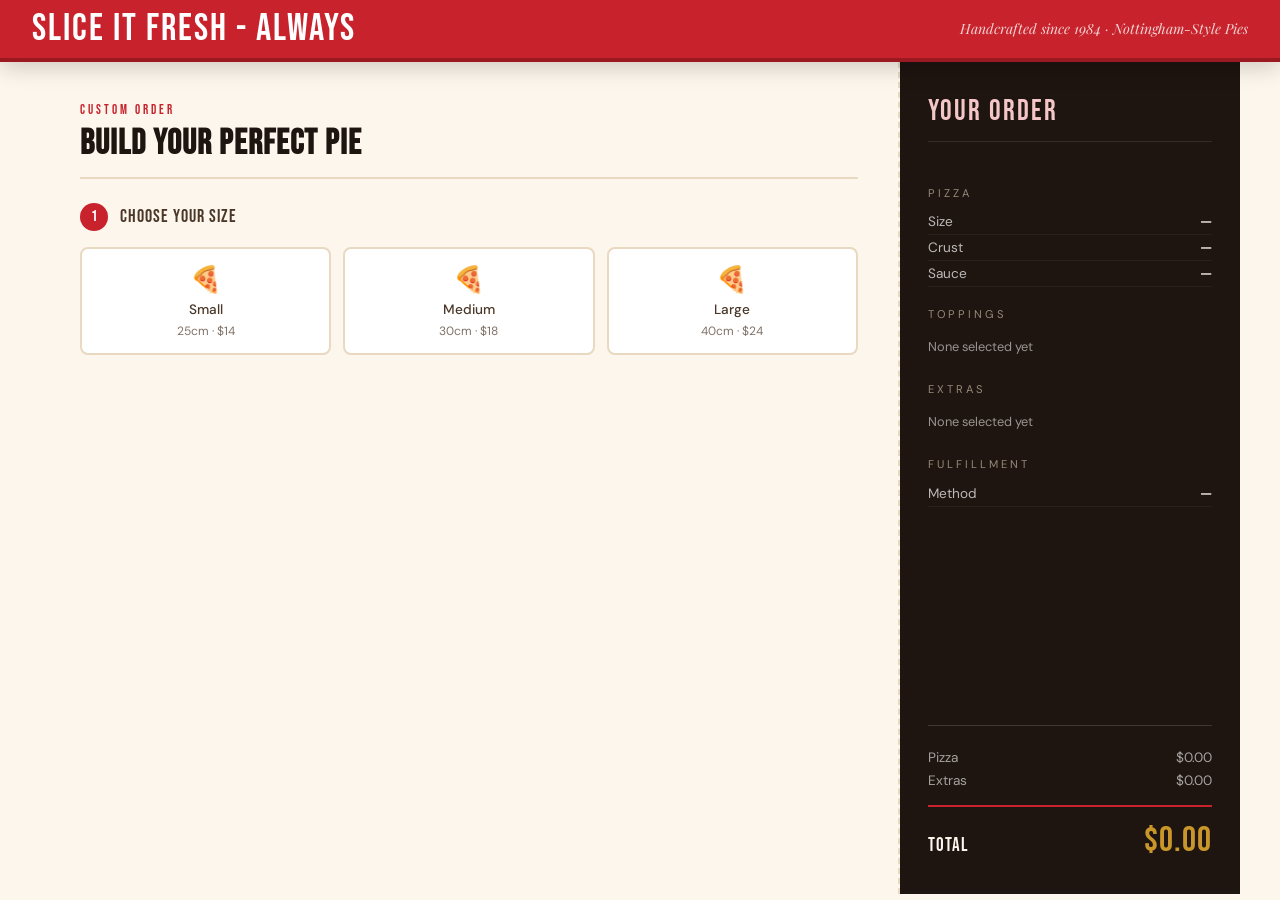
==== demos/pizza.html @ b5eb7ed9 "testing with demos" ====
<!DOCTYPE html>
<html lang="en">
<head>
<meta charset="UTF-8">
<meta name="viewport" content="width=device-width, initial-scale=1.0">
<title>Slice It Fresh - Always</title>
<link rel="preconnect" href="https://fonts.googleapis.com">
<link href="https://fonts.googleapis.com/css2?family=Bebas+Neue&family=Playfair+Display:ital,wght@0,700;1,400&family=DM+Sans:wght@400;500;600&display=swap" rel="stylesheet">
<style>
/* ── Reset ── */
*, *::before, *::after { box-sizing: border-box; margin: 0; padding: 0; }

:root {
    --red:        #c8232c;
    --red-dark:   #9b1920;
    --red-light:  #f5c6c8;
    --cream:      #fdf6ec;
    --tan:        #e8d9c0;
    --brown:      #4a3728;
    --charcoal:   #1e1410;
    --green:      #2d6a4f;
    --gold:       #c9962a;
    --white:      #ffffff;
    --font-display: 'Bebas Neue', sans-serif;
    --font-serif:   'Playfair Display', serif;
    --font-body:    'DM Sans', sans-serif;
}

body {
    background: var(--cream);
    color: var(--charcoal);
    font-family: var(--font-body);
    min-height: 100vh;
}

/* ── Header ── */
.site-header {
    background: var(--red);
    color: var(--white);
    padding: 0 2rem;
    display: flex;
    align-items: center;
    justify-content: space-between;
    position: sticky;
    top: 0;
    z-index: 100;
    border-bottom: 4px solid var(--red-dark);
    box-shadow: 0 4px 24px rgba(0,0,0,0.2);
}
.logo { font-family: var(--font-display); font-size: 2.4rem; letter-spacing: 2px; line-height: 1; padding: 0.6rem 0; }
.logo span { color: var(--tan); }
.header-tag { font-family: var(--font-serif); font-style: italic; font-size: 0.875rem; opacity: 0.8; }

/* ── Page layout ── */
.page {
    display: grid;
    grid-template-columns: 1fr 340px;
    max-width: 1200px;
    margin: 0 auto;
    min-height: calc(100vh - 68px);
}

/* ── Form side ── */
.form-side { padding: 2.5rem 2.5rem 4rem; border-right: 2px dashed var(--tan); }
.step-label { font-family: var(--font-display); font-size: 0.8rem; letter-spacing: 3px; color: var(--red); margin-bottom: 0.25rem; }
.step-title { font-family: var(--font-display); font-size: 2.2rem; letter-spacing: 1px; color: var(--charcoal); margin-bottom: 1.5rem; padding-bottom: 0.75rem; border-bottom: 2px solid var(--tan); }

/* ── Section ── */
.form-section { margin-bottom: 2.5rem; animation: fadeIn 0.35s ease both; }
.form-section:nth-child(2){animation-delay:.05s} .form-section:nth-child(3){animation-delay:.1s}
.form-section:nth-child(4){animation-delay:.15s} .form-section:nth-child(5){animation-delay:.2s}
.form-section:nth-child(6){animation-delay:.25s} .form-section:nth-child(7){animation-delay:.3s}

.section-head { display: flex; align-items: center; gap: 0.75rem; margin-bottom: 1rem; }
.section-num { width: 28px; height: 28px; background: var(--red); color: var(--white); border-radius: 50%; font-family: var(--font-display); font-size: 1rem; display: flex; align-items: center; justify-content: center; flex-shrink: 0; }
.section-name { font-family: var(--font-display); font-size: 1.1rem; letter-spacing: 1px; color: var(--brown); }

/* ── sifa-input wrappers ── */
.sifa-input { margin-bottom: 1rem; }

/* ── Radio cards ── */
.card-grid { display: grid; gap: 0.75rem; }
.card-grid-3 { grid-template-columns: repeat(3, 1fr); }
.card-grid-2 { grid-template-columns: repeat(2, 1fr); }

.sifa-input.card-group input[type="radio"] { display: none; }
.sifa-input.card-group label {
    display: flex; flex-direction: column; align-items: center; justify-content: center;
    padding: 0.9rem 0.5rem; border: 2px solid var(--tan); border-radius: 8px;
    cursor: pointer; background: var(--white); transition: all 0.18s ease;
    font-size: 0.85rem; font-weight: 500; text-align: center; color: var(--brown);
    min-height: 80px; gap: 0.3rem;
}
.sifa-input.card-group label:hover { border-color: var(--red); background: #fff8f8; }
.sifa-input.card-group input[type="radio"]:checked + label {
    border-color: var(--red); background: var(--red); color: var(--white);
    box-shadow: 0 4px 14px rgba(200,35,44,0.3);
}
.card-emoji { font-size: 1.6rem; display: block; }
.card-price { font-size: 0.75rem; opacity: 0.7; font-weight: 400; }

/* ── Topping checkboxes ── */
.topping-grid { display: grid; grid-template-columns: repeat(3, 1fr); gap: 0.5rem; }
.topping-item input[type="checkbox"] { display: none; }
.topping-item label {
    display: flex; align-items: center; gap: 0.4rem;
    padding: 0.5rem 0.65rem; border: 1.5px solid var(--tan); border-radius: 6px;
    cursor: pointer; font-size: 0.8rem; font-weight: 500; color: var(--brown);
    background: var(--white); transition: all 0.15s ease; user-select: none;
}
.topping-item label:hover { border-color: var(--red); }
.topping-item input[type="checkbox"]:checked + label { border-color: var(--green); background: #f0faf5; color: var(--green); }
.topping-item.topping-disabled label { opacity: 0.4; cursor: not-allowed; pointer-events: none; }

/* ── Topping limit bar ── */
.topping-limit-bar {
    display: flex; align-items: center; justify-content: space-between;
    background: var(--tan); border-radius: 6px; padding: 0.5rem 0.85rem;
    margin-bottom: 0.75rem; font-size: 0.8rem; font-weight: 600; color: var(--brown);
}
#topping-counter { font-family: var(--font-display); font-size: 1.1rem; color: var(--red); }

/* ── Extras ── */
.extras-grid { display: grid; grid-template-columns: 1fr 1fr; gap: 0.6rem; }
.extra-item input[type="checkbox"] { display: none; }
.extra-item label {
    display: flex; justify-content: space-between; align-items: center;
    padding: 0.7rem 0.9rem; border: 1.5px solid var(--tan); border-radius: 8px;
    cursor: pointer; font-size: 0.82rem; font-weight: 500; color: var(--brown);
    background: var(--white); transition: all 0.15s;
}
.extra-item label:hover { border-color: var(--gold); }
.extra-item input:checked + label { border-color: var(--gold); background: #fffbf0; }
.extra-price { color: var(--gold); font-weight: 700; font-size: 0.8rem; }

/* ── Text / textarea / select fields ── */
.field-label { display: block; font-size: 0.8rem; font-weight: 600; color: var(--brown); margin-bottom: 0.4rem; letter-spacing: 0.02em; }
.text-field, .textarea-field, .select-field {
    width: 100%; padding: 0.7rem 1rem; border: 2px solid var(--tan); border-radius: 8px;
    font-family: var(--font-body); font-size: 0.9rem; background: var(--white);
    color: var(--charcoal); outline: none; transition: border-color 0.15s;
}
.text-field:focus, .textarea-field:focus, .select-field:focus { border-color: var(--red); }
.textarea-field { resize: vertical; min-height: 80px; }
.select-field {
    cursor: pointer; appearance: none;
    background-image: url("data:image/svg+xml,%3Csvg xmlns='http://www.w3.org/2000/svg' width='16' height='16' viewBox='0 0 24 24'%3E%3Cpath fill='%234a3728' d='M7 10l5 5 5-5z'/%3E%3C/svg%3E");
    background-repeat: no-repeat; background-position: right 0.75rem center;
}

/* ── Validation messages ── */
.val-msg {
    font-size: 0.78rem; font-weight: 600; margin-top: 0.4rem;
    padding: 0.35rem 0.65rem; border-radius: 4px;
}
.val-msg.is-error { background: var(--red-light); color: var(--red-dark); }
.val-msg.is-ok    { background: #d1fae5; color: var(--green); }

/* ── Submit button ── */
.sifa-input.submit-wrap { margin-top: 1rem; }
.submit-btn {
    width: 100%; padding: 1rem; background: var(--red); color: var(--white);
    border: none; border-radius: 10px; font-family: var(--font-display);
    font-size: 1.4rem; letter-spacing: 2px; cursor: pointer;
    transition: background 0.18s, transform 0.1s;
    box-shadow: 0 6px 20px rgba(200,35,44,0.35);
}
.submit-btn:hover { background: var(--red-dark); transform: translateY(-1px); }
.submit-btn:active { transform: translateY(0); }

/* ── Two-col grid helper ── */
.two-col { display: grid; grid-template-columns: 1fr 1fr; gap: 0.75rem; }

/* ── Summary side ── */
.summary-side {
    background: var(--charcoal); color: var(--cream);
    padding: 2rem 1.75rem; position: sticky; top: 68px;
    height: calc(100vh - 68px); overflow-y: auto;
    display: flex; flex-direction: column;
}
.summary-title { font-family: var(--font-display); font-size: 1.8rem; letter-spacing: 2px; color: var(--red-light); margin-bottom: 1.5rem; padding-bottom: 0.75rem; border-bottom: 1px solid rgba(255,255,255,0.1); }
.s-sec { font-size: 0.7rem; letter-spacing: 3px; text-transform: uppercase; color: var(--tan); opacity: 0.6; margin: 1.25rem 0 0.6rem; }
.s-line { display: flex; justify-content: space-between; align-items: flex-start; font-size: 0.85rem; padding: 0.25rem 0; border-bottom: 1px solid rgba(255,255,255,0.05); gap: 0.5rem; }
.s-label { color: rgba(255,255,255,0.7); }
.s-val   { color: var(--cream); font-weight: 600; text-align: right; }
.s-toppings { font-size: 0.8rem; color: rgba(255,255,255,0.55); line-height: 1.7; margin: 0.3rem 0; }

.price-block { margin-top: auto; padding-top: 1.25rem; border-top: 1px solid rgba(255,255,255,0.15); }
.p-row { display: flex; justify-content: space-between; font-size: 0.85rem; padding: 0.2rem 0; color: rgba(255,255,255,0.6); }
.p-total { display: flex; justify-content: space-between; align-items: baseline; margin-top: 0.75rem; padding-top: 0.75rem; border-top: 2px solid var(--red); }
.p-total-label  { font-family: var(--font-display); font-size: 1.2rem; letter-spacing: 1px; color: var(--cream); }
.p-total-amount { font-family: var(--font-display); font-size: 2.2rem; color: var(--gold); letter-spacing: 1px; }

/* ── Confirm overlay ── */
.confirm-overlay { display: none; position: fixed; inset: 0; background: rgba(0,0,0,0.75); z-index: 999; align-items: center; justify-content: center; }
.confirm-overlay.show { display: flex; }
.confirm-box { background: var(--cream); border-radius: 16px; padding: 3rem 2.5rem; max-width: 440px; width: 90%; text-align: center; border-top: 8px solid var(--red); animation: popIn 0.3s cubic-bezier(0.34,1.56,0.64,1); }
@keyframes popIn { from{transform:scale(0.8);opacity:0} to{transform:scale(1);opacity:1} }
.confirm-icon  { font-size: 4rem; margin-bottom: 1rem; display: block; }
.confirm-title { font-family: var(--font-display); font-size: 2.2rem; color: var(--red); letter-spacing: 1px; margin-bottom: 0.5rem; }
.confirm-sub   { font-family: var(--font-serif); font-style: italic; color: var(--brown); margin-bottom: 1.5rem; font-size: 1rem; }
.confirm-detail { background: var(--charcoal); color: var(--cream); border-radius: 10px; padding: 1rem 1.25rem; text-align: left; font-size: 0.82rem; line-height: 1.8; margin-bottom: 1.5rem; }
.confirm-close { background: var(--red); color: var(--white); border: none; padding: 0.75rem 2rem; border-radius: 8px; font-family: var(--font-display); font-size: 1.1rem; letter-spacing: 1px; cursor: pointer; }

/* ── Animations ── */
@keyframes fadeIn { from{opacity:0;transform:translateY(8px)} to{opacity:1;transform:translateY(0)} }

/* ── Responsive ── */
@media (max-width: 820px) {
    .page { grid-template-columns: 1fr; }
    .summary-side { position: static; height: auto; order: -1; }
    .topping-grid { grid-template-columns: repeat(2, 1fr); }
}
</style>
</head>
<body>

<header class="site-header">
    <div class="logo">Slice It Fresh - Always</div>
    <div class="header-tag">Handcrafted since 1984 · Nottingham-Style Pies</div>
</header>

<div class="page">

<!-- ════════════════════════════════════════
     FORM
════════════════════════════════════════ -->
<div class="form-side">
    <div class="step-label">CUSTOM ORDER</div>
    <h1 class="step-title">BUILD YOUR PERFECT PIE</h1>

    <!-- ① SIZE -->
    <div class="form-section">
        <div class="section-head">
            <div class="section-num">1</div>
            <div class="section-name">CHOOSE YOUR SIZE</div>
        </div>
        <div class="card-grid card-grid-3">
            <div class="sifa-input card-group" id="size-small">
                <input type="radio" name="size" id="sz_small" value="small" />
                <label for="sz_small"><span class="card-emoji">🍕</span>Small<span class="card-price">25cm · $14</span></label>
            </div>
            <div class="sifa-input card-group" id="size-medium">
                <input type="radio" name="size" id="sz_medium" value="medium" />
                <label for="sz_medium"><span class="card-emoji">🍕</span>Medium<span class="card-price">30cm · $18</span></label>
            </div>
            <div class="sifa-input card-group" id="size-large">
                <input type="radio" name="size" id="sz_large" value="large" />
                <label for="sz_large"><span class="card-emoji">🍕</span>Large<span class="card-price">40cm · $24</span></label>
            </div>
        </div>
        <div id="val-size" class="val-msg"></div>
    </div>

    <!-- ② CRUST (sifa-group — hidden until size chosen) -->
    <div class="form-section sifa-group" id="crust-section">
        <div class="section-head">
            <div class="section-num">2</div>
            <div class="section-name">CHOOSE YOUR CRUST</div>
        </div>
        <div class="card-grid card-grid-3">
            <div class="sifa-input card-group" id="crust-thin">
                <input type="radio" name="crust" id="cr_thin" value="thin" />
                <label for="cr_thin"><span class="card-emoji">🫓</span>Thin &amp; Crispy<span class="card-price">Classic</span></label>
            </div>
            <div class="sifa-input card-group" id="crust-traditional">
                <input type="radio" name="crust" id="cr_trad" value="traditional" />
                <label for="cr_trad"><span class="card-emoji">🥖</span>Traditional<span class="card-price">Our favourite</span></label>
            </div>
            <div class="sifa-input card-group" id="crust-stuffed">
                <input type="radio" name="crust" id="cr_stuff" value="stuffed" />
                <label for="cr_stuff"><span class="card-emoji">🧀</span>Stuffed Crust<span class="card-price">+$3.50</span></label>
            </div>
        </div>
        <!-- GF option — hidden for large -->
        <div class="sifa-group" id="gf-option" style="margin-top:0.6rem;">
            <div class="card-grid" style="grid-template-columns:1fr;">
                <div class="sifa-input card-group" id="crust-gf">
                    <input type="radio" name="crust" id="cr_gf" value="glutenfree" />
                    <label for="cr_gf"><span class="card-emoji">🌾</span>Gluten Free Base<span class="card-price">+$4.00 · Small &amp; Medium only</span></label>
                </div>
            </div>
        </div>
    </div>

    <!-- ③ SAUCE (hidden until crust chosen) -->
    <div class="form-section sifa-group" id="sauce-section">
        <div class="section-head">
            <div class="section-num">3</div>
            <div class="section-name">CHOOSE YOUR SAUCE</div>
        </div>
        <div class="card-grid card-grid-3">
            <div class="sifa-input card-group" id="sauce-tomato">
                <input type="radio" name="sauce" id="sc_tom" value="tomato" />
                <label for="sc_tom"><span class="card-emoji">🍅</span>Napoli Tomato</label>
            </div>
            <div class="sifa-input card-group" id="sauce-bbq">
                <input type="radio" name="sauce" id="sc_bbq" value="bbq" />
                <label for="sc_bbq"><span class="card-emoji">🔥</span>Smoky BBQ</label>
            </div>
            <div class="sifa-input card-group" id="sauce-white">
                <input type="radio" name="sauce" id="sc_wht" value="white" />
                <label for="sc_wht"><span class="card-emoji">🤍</span>Garlic White</label>
            </div>
        </div>
    </div>

    <!-- ④ TOPPINGS (hidden until sauce chosen) -->
    <div class="form-section sifa-group" id="toppings-section">
        <div class="section-head">
            <div class="section-num">4</div>
            <div class="section-name">CHOOSE YOUR TOPPINGS</div>
        </div>
        <div class="topping-limit-bar">
            <span>Select up to <strong id="topping-max-label">3</strong> toppings</span>
            <span class="sifa-element" id="topping-counter">0 / 3</span>
        </div>
        <div class="topping-grid">
            <div class="sifa-input topping-item" id="top-pepperoni">
                <input type="checkbox" name="toppings" id="tp_pep" value="pepperoni" />
                <label for="tp_pep">🍖 Pepperoni</label>
            </div>
            <div class="sifa-input topping-item" id="top-ham">
                <input type="checkbox" name="toppings" id="tp_ham" value="ham" />
                <label for="tp_ham">🥩 Leg Ham</label>
            </div>
            <div class="sifa-input topping-item" id="top-chicken">
                <input type="checkbox" name="toppings" id="tp_chk" value="chicken" />
                <label for="tp_chk">🍗 Grilled Chicken</label>
            </div>
            <div class="sifa-input topping-item" id="top-mushroom">
                <input type="checkbox" name="toppings" id="tp_msh" value="mushroom" />
                <label for="tp_msh">🍄 Mushrooms</label>
            </div>
            <div class="sifa-input topping-item" id="top-capsicum">
                <input type="checkbox" name="toppings" id="tp_cap" value="capsicum" />
                <label for="tp_cap">🫑 Capsicum</label>
            </div>
            <div class="sifa-input topping-item" id="top-onion">
                <input type="checkbox" name="toppings" id="tp_oni" value="onion" />
                <label for="tp_oni">🧅 Red Onion</label>
            </div>
            <div class="sifa-input topping-item" id="top-olives">
                <input type="checkbox" name="toppings" id="tp_olv" value="olives" />
                <label for="tp_olv">🫒 Olives</label>
            </div>
            <div class="sifa-input topping-item" id="top-pineapple">
                <input type="checkbox" name="toppings" id="tp_pin" value="pineapple" />
                <label for="tp_pin">🍍 Pineapple</label>
            </div>
            <div class="sifa-input topping-item" id="top-anchovies">
                <input type="checkbox" name="toppings" id="tp_anc" value="anchovies" />
                <label for="tp_anc">🐟 Anchovies</label>
            </div>
        </div>
        <div id="val-toppings" class="val-msg"></div>
    </div>

    <!-- ⑤ EXTRAS (hidden until sauce chosen) -->
    <div class="form-section sifa-group" id="extras-section">
        <div class="section-head">
            <div class="section-num">5</div>
            <div class="section-name">ADD EXTRAS</div>
        </div>
        <div class="extras-grid">
            <div class="sifa-input extra-item" id="extra-extra-cheese">
                <input type="checkbox" name="extras" id="ex_cheese" value="extra_cheese" />
                <label for="ex_cheese">Extra Cheese <span class="extra-price">+$2</span></label>
            </div>
            <div class="sifa-input extra-item" id="extra-garlic-bread">
                <input type="checkbox" name="extras" id="ex_bread" value="garlic_bread" />
                <label for="ex_bread">Garlic Bread <span class="extra-price">+$5</span></label>
            </div>
            <div class="sifa-input extra-item" id="extra-dip">
                <input type="checkbox" name="extras" id="ex_dip" value="dip" />
                <label for="ex_dip">Dipping Sauce <span class="extra-price">+$1.50</span></label>
            </div>
            <div class="sifa-input extra-item" id="extra-soft-drink">
                <input type="checkbox" name="extras" id="ex_drink" value="soft_drink" />
                <label for="ex_drink">Soft Drink 600ml <span class="extra-price">+$3.50</span></label>
            </div>
        </div>
    </div>

    <!-- ⑥ FULFILLMENT (hidden until sauce chosen) -->
    <div class="form-section sifa-group" id="fulfillment-section">
        <div class="section-head">
            <div class="section-num">6</div>
            <div class="section-name">PICKUP OR DELIVERY?</div>
        </div>
        <div class="card-grid card-grid-2" style="margin-bottom:1rem">
            <div class="sifa-input card-group" id="fulfil-pickup">
                <input type="radio" name="fulfillment" id="ful_pick" value="pickup" />
                <label for="ful_pick"><span class="card-emoji">🏪</span>Pickup<span class="card-price">Ready in 15 min</span></label>
            </div>
            <div class="sifa-input card-group" id="fulfil-delivery">
                <input type="radio" name="fulfillment" id="ful_del" value="delivery" />
                <label for="ful_del"><span class="card-emoji">🛵</span>Home Delivery<span class="card-price">+$4.50 · 30–45 min</span></label>
            </div>
        </div>

        <!-- Address — only shown if delivery -->
        <div class="sifa-group" id="address-fields" style="display:none">
            <div class="sifa-input" id="street-field">
                <label class="field-label" for="street">Street Address</label>
                <input class="text-field" type="text" id="street" name="street" placeholder="123 Main Street" />
            </div>
            <div class="two-col" style="margin-top:0.75rem">
                <div class="sifa-input" id="suburb-field">
                    <label class="field-label" for="suburb">Suburb</label>
                    <input class="text-field" type="text" id="suburb" name="suburb" placeholder="Suburb" />
                </div>
                <div class="sifa-input" id="postcode-field">
                    <label class="field-label" for="postcode">Postcode</label>
                    <input class="text-field" type="text" id="postcode" name="postcode" placeholder="3000" />
                </div>
            </div>
            <div id="val-address" class="val-msg"></div>
        </div>
    </div>

    <!-- ⑦ CONTACT (hidden until sauce chosen) -->
    <div class="form-section sifa-group" id="contact-section">
        <div class="section-head">
            <div class="section-num">7</div>
            <div class="section-name">YOUR DETAILS</div>
        </div>
        <div class="two-col">
            <div class="sifa-input" id="firstname-field">
                <label class="field-label" for="firstname">First Name</label>
                <input class="text-field" type="text" id="firstname" name="firstname" placeholder="Jane" />
            </div>
            <div class="sifa-input" id="phone-field">
                <label class="field-label" for="phone">Phone</label>
                <input class="text-field" type="tel" id="phone" name="phone" placeholder="04xx xxx xxx" />
            </div>
        </div>
        <div class="sifa-input" id="notes-field" style="margin-top:0.75rem">
            <label class="field-label" for="notes">Special Instructions</label>
            <textarea class="textarea-field" id="notes" name="notes" placeholder="Allergy info, gate codes, extra napkins..."></textarea>
        </div>
        <div id="val-contact" class="val-msg"></div>
    </div>

    <!-- Submit (hidden until sauce chosen) -->
    <div class="sifa-group" id="submit-section">
        <div class="sifa-input submit-wrap" id="btn-field">
            <button class="submit-btn" id="place-order-btn" name="place_order_btn">
                PLACE MY ORDER →
            </button>
        </div>
    </div>

</div><!-- /form-side -->


<!-- ════════════════════════════════════════
     SUMMARY SIDEBAR
════════════════════════════════════════ -->
<aside class="summary-side">
    <div class="summary-title">YOUR ORDER</div>

    <div class="s-sec">PIZZA</div>
    <div class="s-line"><span class="s-label">Size</span><span class="s-val sifa-element" id="sum-size">—</span></div>
    <div class="s-line"><span class="s-label">Crust</span><span class="s-val sifa-element" id="sum-crust">—</span></div>
    <div class="s-line"><span class="s-label">Sauce</span><span class="s-val sifa-element" id="sum-sauce">—</span></div>

    <div class="s-sec">TOPPINGS</div>
    <div class="s-toppings sifa-element" id="sum-toppings">None selected yet</div>

    <div class="s-sec">EXTRAS</div>
    <div class="s-toppings sifa-element" id="sum-extras">None selected yet</div>

    <div class="s-sec">FULFILLMENT</div>
    <div class="s-line"><span class="s-label">Method</span><span class="s-val sifa-element" id="sum-fulfillment">—</span></div>
    <div class="s-line sifa-element" id="sum-address-row" style="display:none">
        <span class="s-label">Address</span><span class="s-val sifa-element" id="sum-address">—</span>
    </div>

    <div class="price-block">
        <div class="p-row"><span>Pizza</span><span class="sifa-element" id="sum-pizza-price">$0.00</span></div>
        <div class="p-row"><span>Extras</span><span class="sifa-element" id="sum-extras-price">$0.00</span></div>
        <div class="p-row sifa-element" id="sum-delivery-row" style="display:none"><span>Delivery</span><span>$4.50</span></div>
        <div class="p-total">
            <span class="p-total-label">TOTAL</span>
            <span class="p-total-amount sifa-element" id="sum-total">$0.00</span>
        </div>
    </div>
</aside>

</div><!-- /page -->

<!-- ── Confirmation ── -->
<div class="confirm-overlay" id="confirm-overlay">
    <div class="confirm-box">
        <span class="confirm-icon">🍕</span>
        <div class="confirm-title">ORDER RECEIVED!</div>
        <div class="confirm-sub">Your pizza is on its way to the oven.</div>
        <div class="confirm-detail" id="confirm-detail"></div>
        <button class="confirm-close" onclick="document.getElementById('confirm-overlay').classList.remove('show')">
            ORDER ANOTHER →
        </button>
    </div>
</div>


<script type="module">
import { SifaEngine } from '../sifa.engine.js';

new SifaEngine({
    debug: false,
    targetValidation:"#val-contact",
    rules: [
        {
            event: 'LOAD',
            enable: true,
            rules: [
                {
                    ref: 'hide_page_group_on_load',
                    enable: true,
                    priority: 0,
                    active: 'true',
                    condition: 'true',
                    true_actions: [
                        'sifa_hideElement("group_submit_section")',
                        'sifa_hideElement("group_contact_section")',
                        'sifa_hideElement("group_fulfillment_section")',
                        'sifa_hideElement("group_extras_section")',
                        'sifa_hideElement("group_toppings_section")',
                        'sifa_hideElement("group_sauce_section")',
                        'sifa_hideElement("group_crust_section")'
                    ],
                    false_actions: []
                }
            ]
        },
        {
            event: 'CHANGE',
            enable: true,
            rules: [
                {
                    ref: 'pizza_price_calculation',
                    enable: true,
                    priority: 0,
                    active: 'true',
                    condition: 'true',
                    true_actions: [
                        'sifa_setVariable("pizza_price", 0)',
                        'sifa_getValue("field_size")=="small" ?             sifa_setVariable("pizza_price", sifa_addition(sifa_getVariable("pizza_price"), 14.00)) : null',
                        'sifa_getValue("field_size")=="medium" ?            sifa_setVariable("pizza_price", sifa_addition(sifa_getVariable("pizza_price"), 18.00)) : null',
                        'sifa_getValue("field_size")=="large" ?             sifa_setVariable("pizza_price", sifa_addition(sifa_getVariable("pizza_price"), 24.00)) : null',
                        'sifa_getValue("field_crust")=="stuffed" ?          sifa_setVariable("pizza_price", sifa_addition(sifa_getVariable("pizza_price"), 3.50)) : null',
                        'sifa_getValue("field_crust")=="glutenfree" ?       sifa_setVariable("pizza_price", sifa_addition(sifa_getVariable("pizza_price"), 4.00)) : null',
                        'sifa_setElementText("ele_sum_pizza_price", "$" + sifa_getVariable("pizza_price").toFixed(2))',

                        'sifa_setVariable("extras_price", 0)',
                        'sifa_answerContains("field_extras", "extra_cheese") ?    sifa_setVariable("extras_price", sifa_addition(sifa_getVariable("extras_price"), 2.00)) : null',
                        'sifa_answerContains("field_extras", "garlic_bread") ?    sifa_setVariable("extras_price", sifa_addition(sifa_getVariable("extras_price"), 5.00)) : null',
                        'sifa_answerContains("field_extras", "dip") ?             sifa_setVariable("extras_price", sifa_addition(sifa_getVariable("extras_price"), 1.50)) : null',
                        'sifa_answerContains("field_extras", "soft_drink") ?      sifa_setVariable("extras_price", sifa_addition(sifa_getVariable("extras_price"), 3.50)) : null',
                        'sifa_answerContains("field_fulfillment", "delivery") ?   sifa_setVariable("extras_price", sifa_addition(sifa_getVariable("extras_price"), 4.50)) : null',
                        'sifa_setElementText("ele_sum_extras_price", "$" + sifa_getVariable("extras_price").toFixed(2))',

                        'sifa_getValue("field_size")=="small" ?             sifa_setVariable("toppings_limit", 3) : null',
                        'sifa_getValue("field_size")=="medium" ?            sifa_setVariable("toppings_limit", 4) : null',
                        'sifa_getValue("field_size")=="large" ?             sifa_setVariable("toppings_limit", 5) : null',

                        'sifa_setElementText("ele_sum_total", "$" + sifa_addition(sifa_getVariable("pizza_price"), sifa_getVariable("extras_price")).toFixed(2))',
                    ],
                    false_actions: []
                },
                {
                    ref: 'any_change_run_actions',
                    enable: true,
                    priority: 0,
                    active: 'true',
                    condition: 'true',
                    true_actions: [
                        'sifa_setElementText("ele_topping_counter", (sifa_length(sifa_getValue("field_toppings")) ? sifa_length(sifa_getValue("field_toppings")) : "0") + " / " + sifa_getVariable("toppings_limit"))',
                        'sifa_setElementText("ele_sum_toppings", sifa_length(sifa_getValue("field_toppings")) > 0 ? sifa_upperCase(sifa_getValue("field_toppings")).join(" · ") : "None selected")',
                    ],
                    false_actions: []
                },
                {
                    ref: 'show_crust_when_size_chosen',
                    enable: true,
                    priority: 0,
                    active: 'true',
                    condition: 'sifa_answerNotEmpty("field_size")',
                    true_actions: [
                        'sifa_showElement("group_crust_section")',
                        'sifa_setElementText("ele_sum_size", sifa_upperCase(sifa_getValue("field_size")))',
                    ],
                    false_actions: [
                        'sifa_hideElement("group_crust_section")',
                        'sifa_setElementText("ele_sum_size", "—")',
                    ]
                },
                {
                    ref: 'show_sauce_when_crust_chosen',
                    enable: true,
                    priority: 0,
                    active: 'true',
                    condition: 'sifa_answerNotEmpty("field_crust")',
                    true_actions: [
                        'sifa_showElement("group_sauce_section")',
                        'sifa_setElementText("ele_sum_crust", sifa_upperCase(sifa_getValue("field_crust")))',
                    ],
                    false_actions: [
                        'sifa_hideElement("group_sauce_section")',
                        'sifa_setElementText("ele_sum_crust", "—")',
                    ]
                },
                {
                    ref: 'show_toppings_when_sauce_chosen',
                    enable: true,
                    priority: 0,
                    active: 'true',
                    condition: 'sifa_answerNotEmpty("field_sauce")',
                    true_actions: [
                        'sifa_showElement("group_toppings_section")',
                        'sifa_showElement("group_extras_section")',
                        'sifa_setElementText("ele_sum_sauce", sifa_upperCase(sifa_getValue("field_sauce")))',
                    ],
                    false_actions: [
                        'sifa_hideElement("group_toppings_section")',
                        'sifa_hideElement("group_extras_section")',
                        'sifa_setElementText("ele_sum_sauce", "—")',
                    ]
                },
                {
                    ref: 'show_delivery_when_topping_chosen',
                    enable: true,
                    priority: 0,
                    active: 'true',
                    condition: 'sifa_length(sifa_getValue("field_toppings")) == sifa_getVariable("toppings_limit")',
                    true_actions: [
                        'sifa_showElement("group_fulfillment_section")',
                        'sifa_showElement("group_contact_section")',
                        'sifa_showElement("group_submit_section")',
                    ],
                    false_actions: [
                        'sifa_hideElement("group_fulfillment_section")',
                        'sifa_hideElement("group_contact_section")',
                        'sifa_hideElement("group_submit_section")',
                    ]
                },
                {
                    ref: 'show_delivery_when_topping_chosen',
                    enable: true,
                    priority: 0,
                    active: 'true',
                    condition: 'sifa_length(sifa_getValue("field_toppings")) > sifa_getVariable("toppings_limit")',
                    true_actions: [
                        'sifa_setElementText("ele_sum_toppings", "To many toppings selected!<br/> Please remove some.")',
                    ],
                    false_actions: []
                },
                {
                    ref: 'set_extra_toppings',
                    enable: true,
                    priority: 0,
                    active: 'true',
                    condition: 'sifa_length(sifa_getValue("field_extras")) > 0',
                    true_actions: [
                        'sifa_setElementText("ele_sum_extras", sifa_upperCase(sifa_getValue("field_extras")).join(" · "))',
                    ],
                    false_actions: [
                        'sifa_setElementText("ele_sum_extras", "None selected yet")',
                    ]
                },
                {
                    ref: 'show_delivery_when_topping_chosen',
                    enable: true,
                    priority: 0,
                    active: 'true',
                    condition: 'sifa_answerEquals("field_fulfillment", "delivery")',
                    true_actions: [
                        'sifa_showElement("group_address_fields")'
                    ],
                    false_actions: [
                        'sifa_hideElement("group_address_fields")'
                    ]
                },
                {
                    ref: 'set_delivery_method',
                    enable: true,
                    priority: 0,
                    active: 'true',
                    condition: 'sifa_length(sifa_getValue("field_fulfillment")) > 0',
                    true_actions: [
                        'sifa_setElementText("ele_sum_fulfillment", sifa_getValue("field_fulfillment"))',
                    ],
                    false_actions: [
                        'sifa_setElementText("ele_sum_fulfillment", "—")',
                    ]
                }
            ]
        }
    ],
    validationRules: [
        {
            ref:'val_size', enable:true,
            condition:'sifa_inputIsEmpty("field_size")',
            true_message:'Please choose a size to continue.',
            false_message:''
        },
        {
            ref:'val_crust', enable:true,
            condition:'sifa_inputIsEmpty("field_crust")',
            true_message:'Please choose a crust.',
            false_message:''
        },
        {
            ref:'val_sauce', enable:true,
            condition:'sifa_inputIsEmpty("field_sauce")',
            true_message:'Please choose a sauce.',
            false_message:''
        },
        {
            ref:'val_address_street', enable:true,
            condition:'sifa_answerEquals("field_fulfillment","delivery") && sifa_inputIsEmpty("field_street")',
            true_message:'Please enter your street address.',
            false_message:''
        },
        {
            ref:'val_address_suburb', enable:true,
            condition:'sifa_answerEquals("field_fulfillment","delivery") && sifa_inputIsEmpty("field_suburb")',
            true_message:'Please enter your suburb.',
            false_message:''
        },
        {
            ref:'val_firstname', enable:true,
            condition:'sifa_inputIsEmpty("field_firstname")',
            true_message:'Please enter your first name.',
            false_message:''
        },
        {
            ref:'val_phone', enable:true,
            condition:'sifa_inputIsEmpty("field_phone")',
            true_message:'Please enter your phone number.',
            false_message:''
        }
    ],
    events: {
        LOAD: (outcome) => {

        },
        CHANGE: (target, outcome) => {
            
        }
    }
});


// ── Submit handler ──────────────────────────────────────────────────────────
document.getElementById('place-order-btn').addEventListener('click', async () => {
    const result = await SIFA.onSaveEvent(['answers', 'validation']);
    const a = result.answers;
    const v = result.validation;

    // Check at-least-one-topping (not covered by validationRules easily)
    const tops = a['field_toppings'];
    const hasTopping = Array.isArray(tops) && tops.length > 0;
    if (!hasTopping) {
        document.getElementById('val-toppings').textContent = 'Please add at least one topping.';
        document.getElementById('val-toppings').className = 'val-msg is-error';
    } else {
        document.getElementById('val-toppings').className = 'val-msg';
    }

    // Render validation messages onto the page
    const valMap = {
        val_size:           'val-size',
        val_address_street: 'val-address',
        val_address_suburb: 'val-address',
        val_firstname:      'val-contact',
        val_phone:          'val-contact',
    };
    // Clear all first
    ['val-size','val-address','val-contact'].forEach(id => {
        document.getElementById(id).textContent = '';
        document.getElementById(id).className = 'val-msg';
    });
    // Apply errors
    let hasErrors = !hasTopping;
    for (const [ref, elId] of Object.entries(valMap)) {
        if (v[ref]?.outcome === true) {
            const el = document.getElementById(elId);
            el.textContent = v[ref].message;
            el.className = 'val-msg is-error';
            hasErrors = true;
        }
    }

    if (hasErrors) return;

    document.getElementById('confirm-detail').innerHTML = `
        <strong style="color:var(--tan)">ORDER SUMMARY</strong><br>
        📏 ${SIFA.outcome.answers['field_size'] || '—'}<br>
        🫓 ${SIFA.outcome.answers['field_crust'] || '—'} crust<br>
        🍅 ${SIFA.outcome.answers['field_sauce'] || '—'} sauce<br>
        🧄 Toppings: ${(SIFA.outcome.answers['field_toppings'] || []).join(', ') || 'none'}<br>
        ${SIFA.outcome.answers['field_extras'] ? '➕ Extras: ' + SIFA.outcome.answers['field_extras'].join(', ') + '<br>' : ''}
        ${SIFA.outcome.answers['field_fulfillment'] === 'delivery' ? '🛵 Delivery to: ' + [SIFA.outcome.answers['field_street'], SIFA.outcome.answers['field_suburb'], SIFA.outcome.answers['field_postcode']].filter(Boolean).join(', ') + '<br>' : '🏪 Pickup<br>'}
        👤 ${SIFA.outcome.answers['field_firstname'] || ''} · ${SIFA.outcome.answers['field_phone'] || ''}<br>
        ${SIFA.outcome.answers['field_notes']!=null ? '📝 ' + SIFA.outcome.answers['field_notes'] + '<br>' : ''}
        <br><strong style="color:var(--gold)">TOTAL: ${SIFA.elements['ele_sum_total'].innerHTML}</strong>
    `;
    
    document.getElementById('confirm-overlay').classList.add('show');
});
</script>
</body>
</html>
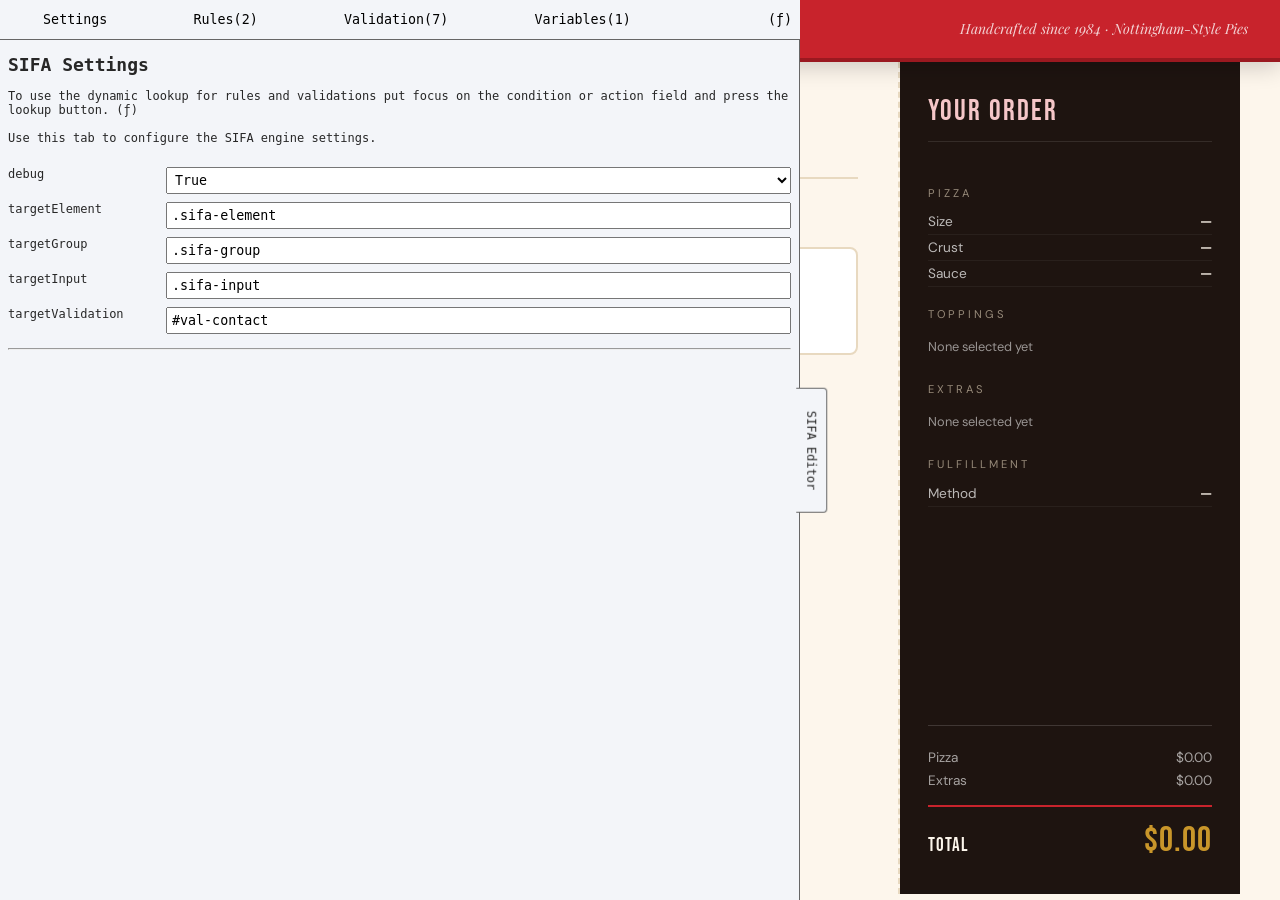
==== commit 9ef35751: "added sifa editor" ====
--- a/demos/pizza.html
+++ b/demos/pizza.html
@@ -508,12 +508,15 @@
 import { SifaEngine } from '../sifa.engine.js';
 
 new SifaEngine({
+    editMode: true,
     debug: false,
     targetValidation:"#val-contact",
     rules: [
         {
             event: 'LOAD',
             enable: true,
+            priority: 0,
+            desc: 'Hide all sections except size on load',
             rules: [
                 {
                     ref: 'hide_page_group_on_load',
@@ -537,6 +540,8 @@
         {
             event: 'CHANGE',
             enable: true,
+            priority: 0,
+            desc: 'Calculate price and update summary on any change',
             rules: [
                 {
                     ref: 'pizza_price_calculation',
@@ -698,6 +703,9 @@
             ]
         }
     ],
+    variables: {
+        'pizza': 'test'
+    },
     validationRules: [
         {
             ref:'val_size', enable:true,
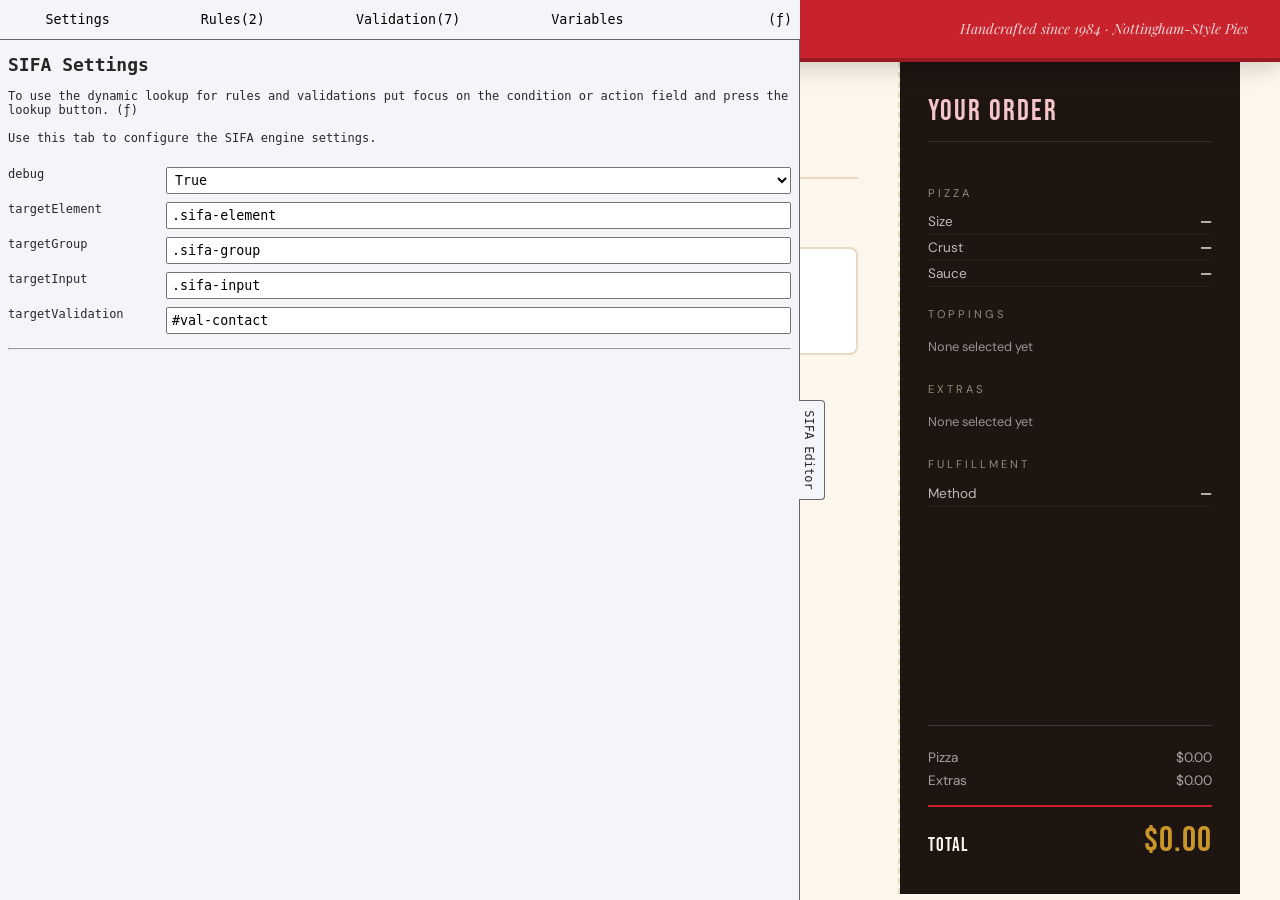
==== commit 800fb576: "cleanup repo - added favicon" ====
--- a/demos/pizza.html
+++ b/demos/pizza.html
@@ -3,7 +3,9 @@
 <head>
 <meta charset="UTF-8">
 <meta name="viewport" content="width=device-width, initial-scale=1.0">
+<link rel="icon" type="image/png" href="./sifa_favicon.png">
 <title>Slice It Fresh - Always</title>
+
 <link rel="preconnect" href="https://fonts.googleapis.com">
 <link href="https://fonts.googleapis.com/css2?family=Bebas+Neue&family=Playfair+Display:ital,wght@0,700;1,400&family=DM+Sans:wght@400;500;600&display=swap" rel="stylesheet">
 <style>
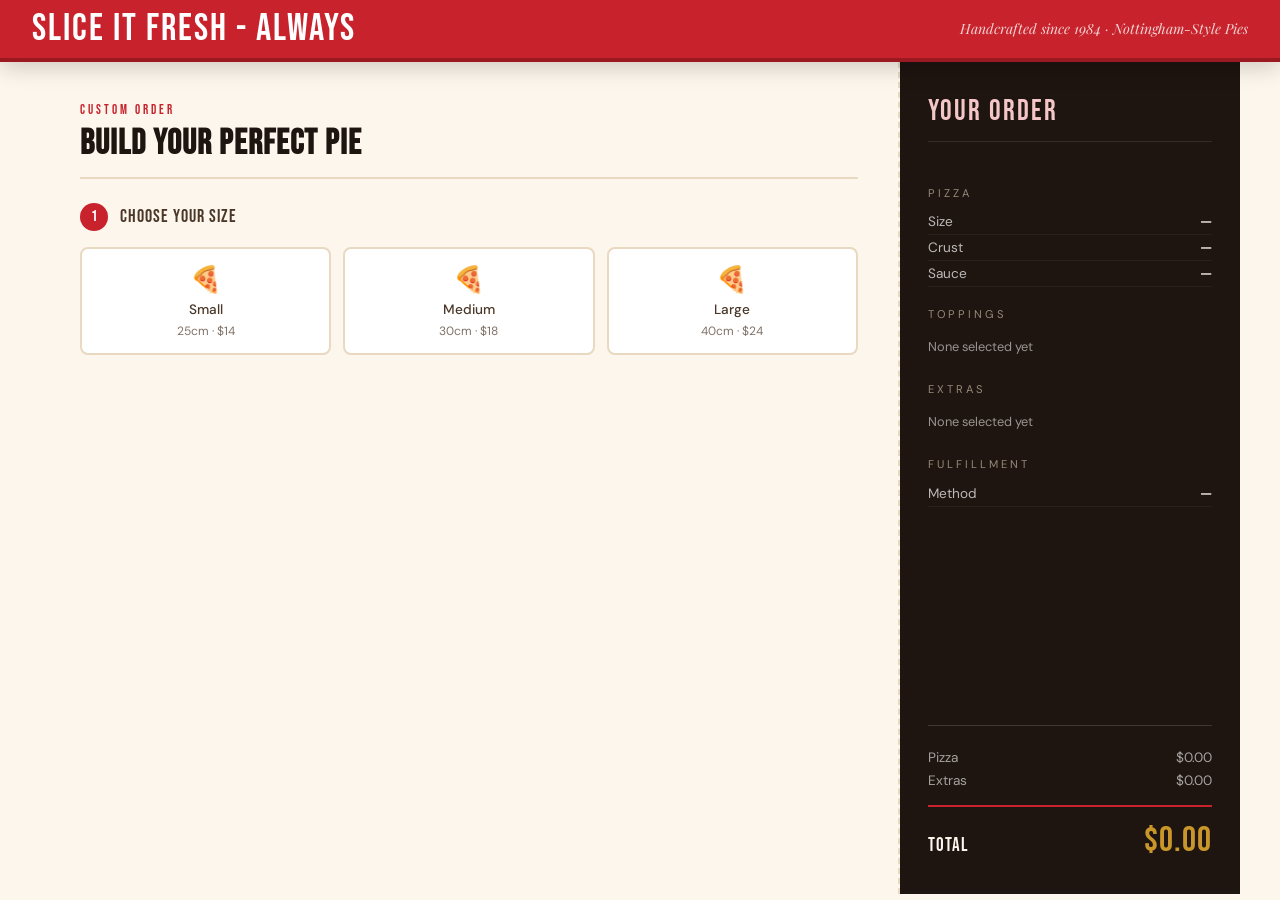
==== commit 6e95d3af: "updates for editor and pricing" ====
--- a/demos/pizza.html
+++ b/demos/pizza.html
@@ -507,10 +507,9 @@
 
 
 <script type="module">
-import { SifaEngine } from '../sifa.engine.js';
+import SifaEngine from '../sifa.engine.js';
 
 new SifaEngine({
-    editMode: true,
     debug: false,
     targetValidation:"#val-contact",
     rules: [
@@ -552,27 +551,25 @@
                     active: 'true',
                     condition: 'true',
                     true_actions: [
-                        'sifa_setVariable("pizza_price", 0)',
-                        'sifa_getValue("field_size")=="small" ?             sifa_setVariable("pizza_price", sifa_addition(sifa_getVariable("pizza_price"), 14.00)) : null',
-                        'sifa_getValue("field_size")=="medium" ?            sifa_setVariable("pizza_price", sifa_addition(sifa_getVariable("pizza_price"), 18.00)) : null',
-                        'sifa_getValue("field_size")=="large" ?             sifa_setVariable("pizza_price", sifa_addition(sifa_getVariable("pizza_price"), 24.00)) : null',
-                        'sifa_getValue("field_crust")=="stuffed" ?          sifa_setVariable("pizza_price", sifa_addition(sifa_getVariable("pizza_price"), 3.50)) : null',
-                        'sifa_getValue("field_crust")=="glutenfree" ?       sifa_setVariable("pizza_price", sifa_addition(sifa_getVariable("pizza_price"), 4.00)) : null',
-                        'sifa_setElementText("ele_sum_pizza_price", "$" + sifa_getVariable("pizza_price").toFixed(2))',
-
-                        'sifa_setVariable("extras_price", 0)',
-                        'sifa_answerContains("field_extras", "extra_cheese") ?    sifa_setVariable("extras_price", sifa_addition(sifa_getVariable("extras_price"), 2.00)) : null',
-                        'sifa_answerContains("field_extras", "garlic_bread") ?    sifa_setVariable("extras_price", sifa_addition(sifa_getVariable("extras_price"), 5.00)) : null',
-                        'sifa_answerContains("field_extras", "dip") ?             sifa_setVariable("extras_price", sifa_addition(sifa_getVariable("extras_price"), 1.50)) : null',
-                        'sifa_answerContains("field_extras", "soft_drink") ?      sifa_setVariable("extras_price", sifa_addition(sifa_getVariable("extras_price"), 3.50)) : null',
-                        'sifa_answerContains("field_fulfillment", "delivery") ?   sifa_setVariable("extras_price", sifa_addition(sifa_getVariable("extras_price"), 4.50)) : null',
-                        'sifa_setElementText("ele_sum_extras_price", "$" + sifa_getVariable("extras_price").toFixed(2))',
+                        'sifa_getValue("field_size")=="small" ?             sifa_addPriceLine("pizza_price", "base price", "pizza", 14, "UNIT", true) : null',
+                        'sifa_getValue("field_size")=="medium" ?            sifa_addPriceLine("pizza_price", "base price", "pizza", 18, "UNIT", true) : null',
+                        'sifa_getValue("field_size")=="large" ?             sifa_addPriceLine("pizza_price", "base price", "pizza", 24, "UNIT", true) : null',
+                        'sifa_getValue("field_crust")=="stuffed" ?          sifa_addPriceLine("pizza_crust", "base price", "pizza", 3.50, "UNIT", true) : null',
+                        'sifa_getValue("field_crust")=="glutenfree" ?       sifa_addPriceLine("pizza_crust", "base price", "pizza", 4.00, "UNIT", true) : null',
+
+                        'sifa_answerContains("field_extras", "extra_cheese") ?    sifa_addPriceLine("extra_cheese", "additional price", "extra", 2.00, "UNIT", true) : null',
+                        'sifa_answerContains("field_extras", "garlic_bread") ?    sifa_addPriceLine("garlic_bread", "additional price", "extra", 5.00, "UNIT", true) : null',
+                        'sifa_answerContains("field_extras", "dip") ?             sifa_addPriceLine("dip", "additional price", "extra", 1.50, "UNIT", true) : null',
+                        'sifa_answerContains("field_extras", "soft_drink") ?      sifa_addPriceLine("soft_drink", "additional price", "extra", 3.50, "UNIT", true) : null',
+                        'sifa_answerContains("field_fulfillment", "delivery") ?   sifa_addPriceLine("fulfillment", "additional price", "extra", 4.50, "UNIT", true) : sifa_removePriceLine("fulfillment")',
+
+                        'sifa_setElementText("ele_sum_pizza_price", "$" + sifa_getPriceTypeTotal("pizza").toFixed(2))',
+                        'sifa_setElementText("ele_sum_extras_price", "$" + sifa_getPriceTypeTotal("extra").toFixed(2))',
+                        'sifa_setElementText("ele_sum_total", "$" + sifa_getPriceTotal("pizza_price"))',
 
                         'sifa_getValue("field_size")=="small" ?             sifa_setVariable("toppings_limit", 3) : null',
                         'sifa_getValue("field_size")=="medium" ?            sifa_setVariable("toppings_limit", 4) : null',
                         'sifa_getValue("field_size")=="large" ?             sifa_setVariable("toppings_limit", 5) : null',
-
-                        'sifa_setElementText("ele_sum_total", "$" + sifa_addition(sifa_getVariable("pizza_price"), sifa_getVariable("extras_price")).toFixed(2))',
                     ],
                     false_actions: []
                 },
@@ -706,7 +703,7 @@
         }
     ],
     variables: {
-        'pizza': 'test'
+        'pizza': 'test',
     },
     validationRules: [
         {
@@ -762,6 +759,7 @@
     }
 });
 
+console.log(SIFA);
 
 // ── Submit handler ──────────────────────────────────────────────────────────
 document.getElementById('place-order-btn').addEventListener('click', async () => {
